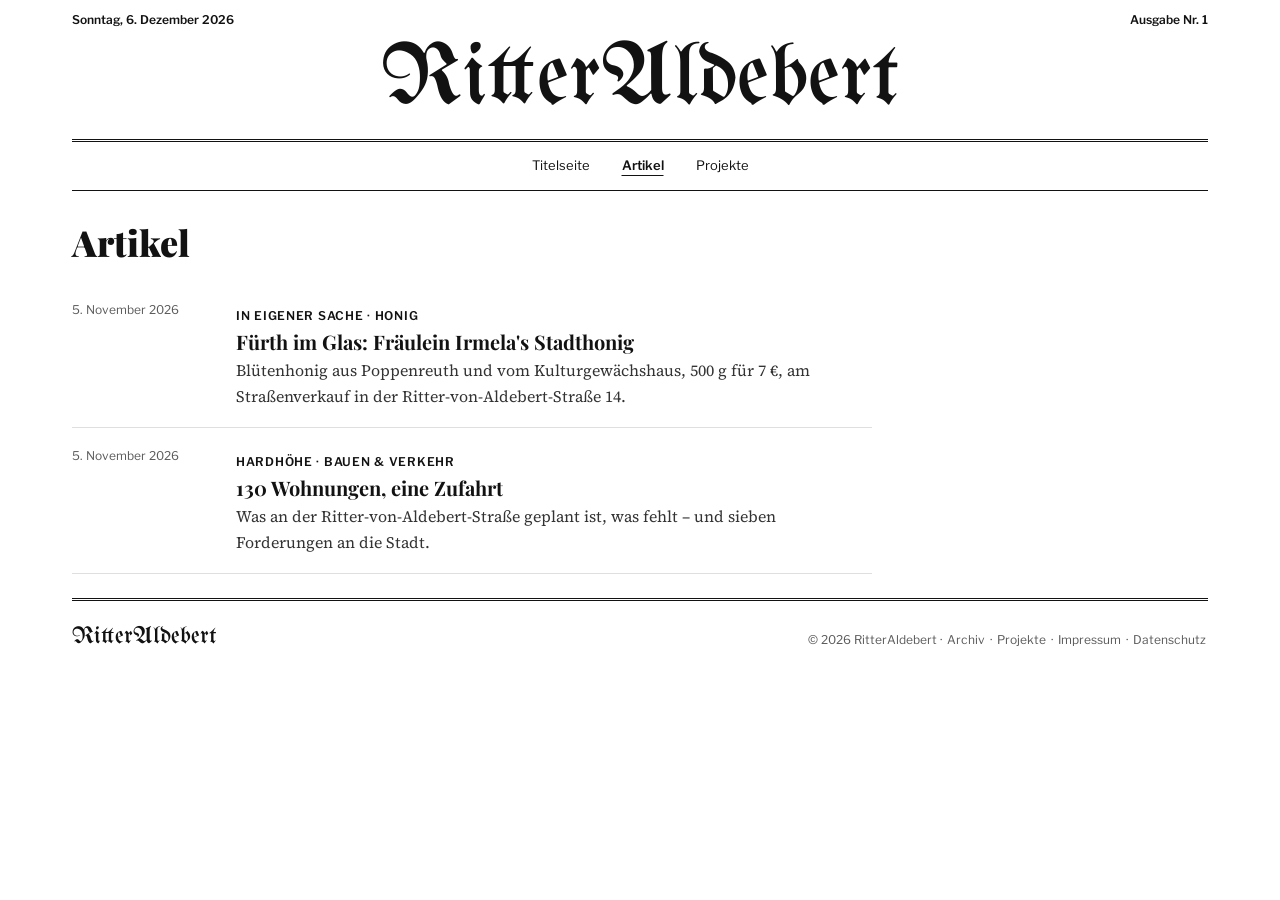
==== artikel/index.html @ 5fd56812 "Erste Version der Homepage RitterAldebert Zeitungs-Layout (reines HTML/CSS), Artikel zur Bebauung Ri" ====
<!doctype html>
<html lang="de">
<head>
  <meta charset="utf-8">
  <meta name="viewport" content="width=device-width, initial-scale=1">
  <title>Artikel – RitterAldebert</title>
  <meta name="description" content="Alle Artikel von RitterAldebert, neueste zuerst.">
  <link rel="stylesheet" href="../assets/css/fonts.css">
  <link rel="stylesheet" href="../assets/css/style.css">
</head>
<body>
  <header class="wrap">
    <div class="topline"><span id="heute"></span><span>Ausgabe Nr. 1</span></div>
    <div class="masthead"><a href="../index.html">RitterAldebert</a></div>
  </header>
  <nav class="sections wrap" aria-label="Rubriken">
    <ul>
      <li><a href="../index.html">Titelseite</a></li>
      <li><a href="index.html" aria-current="page">Artikel</a></li>
      <li><a href="../projekte/index.html">Projekte</a></li>
    </ul>
  </nav>

  <main class="wrap">
    <h1 class="page-title">Artikel</h1>
    <!-- Neue Artikel OBEN einfügen -->
    <ul class="archive">
      <li>
        <time class="meta" datetime="2026-11-05">5. November 2026</time>
        <div>
          <span class="kicker">In eigener Sache · Honig</span>
          <h3><a href="fraeulein-irmelas-stadthonig.html">Fürth im Glas: Fräulein Irmela's Stadthonig</a></h3>
          <p>Blütenhonig aus Poppenreuth und vom Kulturgewächshaus, 500 g für 7 €, am Straßenverkauf in der Ritter-von-Aldebert-Straße 14.</p>
        </div>
      </li>
      <li>
        <time class="meta" datetime="2026-11-05">5. November 2026</time>
        <div>
          <span class="kicker">Hardhöhe · Bauen &amp; Verkehr</span>
          <h3><a href="ritter-von-aldebert-strasse-verkehr.html">130 Wohnungen, eine Zufahrt</a></h3>
          <p>Was an der Ritter-von-Aldebert-Straße geplant ist, was fehlt – und sieben Forderungen an die Stadt.</p>
        </div>
      </li>
    </ul>
  </main>

  <footer class="wrap">
    <div class="footer"><span class="mark">RitterAldebert</span><span>© 2026 RitterAldebert<span class="sep" aria-hidden="true"> · </span><a href="index.html">Archiv</a><span class="sep" aria-hidden="true"> · </span><a href="../projekte/index.html">Projekte</a><span class="sep" aria-hidden="true"> · </span><a href="../impressum.html">Impressum</a><span class="sep" aria-hidden="true"> · </span><a href="../datenschutz.html">Datenschutz</a></span></div>
  </footer>
  <script src="../assets/js/datum.js"></script>
</body>
</html>
---- assets/css/fonts.css ----
/* Lokal eingebundene Schriften (SIL Open Font License 1.1) – keine Verbindung zu Google.
   Quelle: Google Fonts, heruntergeladen 05.11.2026. Lizenztexte: assets/fonts/LIZENZ.txt */

@font-face {
  font-family: 'Libre Franklin';
  font-style: normal;
  font-weight: 400;
  font-display: swap;
  src: url('../fonts/libre-franklin-normal-400-latin-ext.woff2') format('woff2');
  unicode-range: U+0100-02BA, U+02BD-02C5, U+02C7-02CC, U+02CE-02D7, U+02DD-02FF, U+0304, U+0308, U+0329, U+1D00-1DBF, U+1E00-1E9F, U+1EF2-1EFF, U+2020, U+20A0-20AB, U+20AD-20C4, U+2113, U+2C60-2C7F, U+A720-A7FF;
}

@font-face {
  font-family: 'Libre Franklin';
  font-style: normal;
  font-weight: 400;
  font-display: swap;
  src: url('../fonts/libre-franklin-normal-400-latin.woff2') format('woff2');
  unicode-range: U+0000-00FF, U+0131, U+0152-0153, U+02BB-02BC, U+02C6, U+02DA, U+02DC, U+0304, U+0308, U+0329, U+2000-206F, U+20AC, U+2122, U+2191, U+2193, U+2212, U+2215, U+FEFF, U+FFFD;
}

@font-face {
  font-family: 'Libre Franklin';
  font-style: normal;
  font-weight: 600;
  font-display: swap;
  src: url('../fonts/libre-franklin-normal-400-latin-ext.woff2') format('woff2');
  unicode-range: U+0100-02BA, U+02BD-02C5, U+02C7-02CC, U+02CE-02D7, U+02DD-02FF, U+0304, U+0308, U+0329, U+1D00-1DBF, U+1E00-1E9F, U+1EF2-1EFF, U+2020, U+20A0-20AB, U+20AD-20C4, U+2113, U+2C60-2C7F, U+A720-A7FF;
}

@font-face {
  font-family: 'Libre Franklin';
  font-style: normal;
  font-weight: 600;
  font-display: swap;
  src: url('../fonts/libre-franklin-normal-400-latin.woff2') format('woff2');
  unicode-range: U+0000-00FF, U+0131, U+0152-0153, U+02BB-02BC, U+02C6, U+02DA, U+02DC, U+0304, U+0308, U+0329, U+2000-206F, U+20AC, U+2122, U+2191, U+2193, U+2212, U+2215, U+FEFF, U+FFFD;
}

@font-face {
  font-family: 'Playfair Display';
  font-style: normal;
  font-weight: 700;
  font-display: swap;
  src: url('../fonts/playfair-display-normal-700-latin-ext.woff2') format('woff2');
  unicode-range: U+0100-02BA, U+02BD-02C5, U+02C7-02CC, U+02CE-02D7, U+02DD-02FF, U+0304, U+0308, U+0329, U+1D00-1DBF, U+1E00-1E9F, U+1EF2-1EFF, U+2020, U+20A0-20AB, U+20AD-20C4, U+2113, U+2C60-2C7F, U+A720-A7FF;
}

@font-face {
  font-family: 'Playfair Display';
  font-style: normal;
  font-weight: 700;
  font-display: swap;
  src: url('../fonts/playfair-display-normal-700-latin.woff2') format('woff2');
  unicode-range: U+0000-00FF, U+0131, U+0152-0153, U+02BB-02BC, U+02C6, U+02DA, U+02DC, U+0304, U+0308, U+0329, U+2000-206F, U+20AC, U+2122, U+2191, U+2193, U+2212, U+2215, U+FEFF, U+FFFD;
}

@font-face {
  font-family: 'Playfair Display';
  font-style: normal;
  font-weight: 900;
  font-display: swap;
  src: url('../fonts/playfair-display-normal-700-latin-ext.woff2') format('woff2');
  unicode-range: U+0100-02BA, U+02BD-02C5, U+02C7-02CC, U+02CE-02D7, U+02DD-02FF, U+0304, U+0308, U+0329, U+1D00-1DBF, U+1E00-1E9F, U+1EF2-1EFF, U+2020, U+20A0-20AB, U+20AD-20C4, U+2113, U+2C60-2C7F, U+A720-A7FF;
}

@font-face {
  font-family: 'Playfair Display';
  font-style: normal;
  font-weight: 900;
  font-display: swap;
  src: url('../fonts/playfair-display-normal-700-latin.woff2') format('woff2');
  unicode-range: U+0000-00FF, U+0131, U+0152-0153, U+02BB-02BC, U+02C6, U+02DA, U+02DC, U+0304, U+0308, U+0329, U+2000-206F, U+20AC, U+2122, U+2191, U+2193, U+2212, U+2215, U+FEFF, U+FFFD;
}

@font-face {
  font-family: 'Source Serif 4';
  font-style: italic;
  font-weight: 400;
  font-display: swap;
  src: url('../fonts/source-serif-4-italic-400-latin-ext.woff2') format('woff2');
  unicode-range: U+0100-02BA, U+02BD-02C5, U+02C7-02CC, U+02CE-02D7, U+02DD-02FF, U+0304, U+0308, U+0329, U+1D00-1DBF, U+1E00-1E9F, U+1EF2-1EFF, U+2020, U+20A0-20AB, U+20AD-20C4, U+2113, U+2C60-2C7F, U+A720-A7FF;
}

@font-face {
  font-family: 'Source Serif 4';
  font-style: italic;
  font-weight: 400;
  font-display: swap;
  src: url('../fonts/source-serif-4-italic-400-latin.woff2') format('woff2');
  unicode-range: U+0000-00FF, U+0131, U+0152-0153, U+02BB-02BC, U+02C6, U+02DA, U+02DC, U+0304, U+0308, U+0329, U+2000-206F, U+20AC, U+2122, U+2191, U+2193, U+2212, U+2215, U+FEFF, U+FFFD;
}

@font-face {
  font-family: 'Source Serif 4';
  font-style: normal;
  font-weight: 400;
  font-display: swap;
  src: url('../fonts/source-serif-4-normal-400-latin-ext.woff2') format('woff2');
  unicode-range: U+0100-02BA, U+02BD-02C5, U+02C7-02CC, U+02CE-02D7, U+02DD-02FF, U+0304, U+0308, U+0329, U+1D00-1DBF, U+1E00-1E9F, U+1EF2-1EFF, U+2020, U+20A0-20AB, U+20AD-20C4, U+2113, U+2C60-2C7F, U+A720-A7FF;
}

@font-face {
  font-family: 'Source Serif 4';
  font-style: normal;
  font-weight: 400;
  font-display: swap;
  src: url('../fonts/source-serif-4-normal-400-latin.woff2') format('woff2');
  unicode-range: U+0000-00FF, U+0131, U+0152-0153, U+02BB-02BC, U+02C6, U+02DA, U+02DC, U+0304, U+0308, U+0329, U+2000-206F, U+20AC, U+2122, U+2191, U+2193, U+2212, U+2215, U+FEFF, U+FFFD;
}

@font-face {
  font-family: 'Source Serif 4';
  font-style: normal;
  font-weight: 600;
  font-display: swap;
  src: url('../fonts/source-serif-4-normal-400-latin-ext.woff2') format('woff2');
  unicode-range: U+0100-02BA, U+02BD-02C5, U+02C7-02CC, U+02CE-02D7, U+02DD-02FF, U+0304, U+0308, U+0329, U+1D00-1DBF, U+1E00-1E9F, U+1EF2-1EFF, U+2020, U+20A0-20AB, U+20AD-20C4, U+2113, U+2C60-2C7F, U+A720-A7FF;
}

@font-face {
  font-family: 'Source Serif 4';
  font-style: normal;
  font-weight: 600;
  font-display: swap;
  src: url('../fonts/source-serif-4-normal-400-latin.woff2') format('woff2');
  unicode-range: U+0000-00FF, U+0131, U+0152-0153, U+02BB-02BC, U+02C6, U+02DA, U+02DC, U+0304, U+0308, U+0329, U+2000-206F, U+20AC, U+2122, U+2191, U+2193, U+2212, U+2215, U+FEFF, U+FFFD;
}

@font-face {
  font-family: 'UnifrakturMaguntia';
  font-style: normal;
  font-weight: 400;
  font-display: swap;
  src: url('../fonts/unifrakturmaguntia-normal-400-latin.woff2') format('woff2');
  unicode-range: U+0000-00FF, U+0131, U+0152-0153, U+02BB-02BC, U+02C6, U+02DA, U+02DC, U+0304, U+0308, U+0329, U+2000-206F, U+20AC, U+2122, U+2191, U+2193, U+2212, U+2215, U+FEFF, U+FFFD;
}
---- assets/css/style.css ----
/* RitterAldebert – einziges Stylesheet. Werte siehe docs/design.md */
:root {
  --ink: #121212;
  --paper: #ffffff;
  --muted: #5a5a5a;
  --rule: #dfdfdf;
  --link: #326891;
  --accent: #a8442a;   /* nur in Grafiken: „neu / geplant“ */
  --accent-soft: #f3e3dd;

  --font-masthead: "UnifrakturMaguntia", "Old English Text MT", serif;
  --font-headline: "Playfair Display", Georgia, serif;
  --font-body: "Source Serif 4", Georgia, serif;
  --font-meta: "Libre Franklin", "Helvetica Neue", Arial, sans-serif;

  --max: 1200px;
  --gutter: 16px;
}
@media (min-width: 760px) { :root { --gutter: 32px; } }

*, *::before, *::after { box-sizing: border-box; }
html { -webkit-text-size-adjust: 100%; }
body {
  margin: 0;
  background: var(--paper);
  color: var(--ink);
  font: 400 1.125rem/1.6 var(--font-body);
  text-rendering: optimizeLegibility;
}
img { max-width: 100%; height: auto; display: block; }
a { color: inherit; text-decoration: none; }
a:hover { text-decoration: underline; text-underline-offset: 3px; }
:focus-visible { outline: 2px solid var(--ink); outline-offset: 2px; }

.wrap { max-width: var(--max); margin: 0 auto; padding: 0 var(--gutter); }

/* ---------- Kopf ---------- */
.topline {
  display: flex; justify-content: space-between; gap: 1rem;
  font: 600 0.75rem/1 var(--font-meta);
  padding: 14px 0 0;
}
.topline span:last-child { text-align: right; }
.masthead {
  text-align: center;
  border-bottom: 3px double var(--ink);
  padding: 6px 0 10px;
}
.masthead a {
  font-family: var(--font-masthead);
  font-size: clamp(2.6rem, 8vw, 5.5rem);
  line-height: 1.1;
  font-weight: 400;
  text-decoration: none;
}
.sections {
  font: 400 0.8125rem/1 var(--font-meta);
}
.sections ul {
  border-bottom: 1px solid var(--ink);
  list-style: none; margin: 0; padding: 2px 0;
  display: flex; justify-content: center; flex-wrap: wrap; gap: 0 16px;
}
/* Tippfläche mind. 44 px hoch (Mobil) */
.sections a { display: inline-block; padding: 15px 8px; min-height: 44px; }
@media (max-width: 600px) { .sections { font-size: 0.9375rem; } }
.sections a[aria-current="page"] { font-weight: 600; text-decoration: underline; text-underline-offset: 5px; }

/* ---------- Meta-Elemente ---------- */
.kicker, .byline, figcaption, .meta {
  font-family: var(--font-meta);
  font-size: 0.75rem;
  color: var(--muted);
}
.kicker { text-transform: uppercase; letter-spacing: 0.06em; font-weight: 600; color: var(--ink); }
figure { margin: 0; }
figcaption { margin-top: 6px; line-height: 1.4; }

/* ---------- Startseite ---------- */
.front {
  display: grid;
  grid-template-columns: 1fr;
  gap: 0;
  padding: 24px 0;
}
@media (min-width: 760px) {
  .front { grid-template-columns: 2fr 1fr 1fr; }
  .front > .col + .col { border-left: 1px solid var(--rule); padding-left: 20px; }
  .front > .col:not(:last-child) { padding-right: 20px; }
}
.lead h2 {
  font: 900 clamp(1.8rem, 4vw, 2.75rem)/1.1 var(--font-headline);
  margin: 8px 0 10px;
}
.lead figure { margin: 14px 0 0; }
.summary { font-size: 1rem; line-height: 1.5; margin: 0 0 8px; color: #333; }

.teaser { padding: 0 0 16px; margin: 0 0 16px; border-bottom: 1px solid var(--rule); }
.teaser:last-child { border-bottom: 0; }
.teaser h3 { font: 700 1.25rem/1.2 var(--font-headline); margin: 6px 0 6px; }
.front > .col + .col { padding-top: 24px; }
@media (min-width: 760px) { .front > .col + .col { padding-top: 0; } }
.front > .col + .col { border-top: 1px solid var(--rule); }
@media (min-width: 760px) { .front > .col + .col { border-top: 0; } }

.section-head {
  font: 700 1.125rem/1 var(--font-headline);
  border-top: 2px solid var(--ink);
  padding-top: 10px; margin: 8px 0 18px;
}
.section-head a:hover { text-decoration: underline; }

/* ---------- Galerie ---------- */
.gallery {
  display: grid;
  grid-template-columns: repeat(auto-fill, minmax(260px, 1fr));
  gap: 28px 24px;
  padding-bottom: 32px;
}
.gallery img { aspect-ratio: 4 / 3; object-fit: cover; width: 100%; background: var(--rule); }
.gallery h3 { font: 700 1.125rem/1.25 var(--font-headline); margin: 10px 0 4px; }

/* ---------- Artikel ---------- */
.article { max-width: 640px; margin: 0 auto; padding: 36px 0 48px; }
.article h1 {
  font: 900 clamp(2rem, 5vw, 3rem)/1.1 var(--font-headline);
  margin: 10px 0 12px;
}
.article .dek { font-style: italic; font-size: 1.25rem; line-height: 1.45; color: #333; margin: 0 0 18px; }
.article .byline { border-top: 1px solid var(--rule); border-bottom: 1px solid var(--rule); padding: 10px 0; margin-bottom: 24px; }
.article figure.wide { margin: 0 0 28px; }
@media (min-width: 1000px) { .article figure.wide { margin-left: -120px; margin-right: -120px; } }
.article .body p { margin: 0 0 1.2em; }
.article .body a { color: var(--link); text-decoration: underline; text-underline-offset: 2px; }
.article .body h2 { font: 700 1.5rem/1.25 var(--font-headline); margin: 1.8em 0 0.6em; }
.article .body blockquote {
  margin: 1.6em 0; padding: 0 0 0 20px; border-left: 3px solid var(--ink);
  font: italic 400 1.375rem/1.4 var(--font-headline);
}
.article .body figure { margin: 1.6em 0 1.8em; }
.article .body figure > img { max-height: 620px; width: auto; max-width: 100%; margin: 0 auto; }
img.crop-43 { aspect-ratio: 4 / 3; object-fit: cover; object-position: center 40%; width: 100%; }
.article .body ol, .article .body ul { padding-left: 1.4em; margin: 0 0 1.4em; }
.article .body li { margin: 0 0 0.7em; }
.article .body ol.demands li::marker { font: 700 1.1em var(--font-headline); }
.article .body ul.sources { font-size: 0.95rem; }
.factbox {
  border-top: 2px solid var(--ink); border-bottom: 1px solid var(--rule);
  padding: 14px 0 4px; margin: 1.6em 0;
  font-size: 1rem;
}
.factbox p { margin: 0 0 0.8em; }
.article .body blockquote.letter {
  font: 400 1rem/1.6 var(--font-body);
  border-left: 1px solid var(--rule);
}
.article .body blockquote.letter p { margin: 0 0 0.9em; }
.article .body > p:first-of-type::first-letter {
  float: left;
  font: 900 4.2em/0.8 var(--font-headline);
  padding: 6px 8px 0 0;
}

/* ---------- Grafiken ---------- */
.graphic { margin: 1.8em 0 2em; }
.article .body .graphic .g-title { font: 700 1.125rem/1.25 var(--font-headline); margin: 0 0 2px; }
.article .body .graphic .g-sub { font: 400 0.8125rem/1.4 var(--font-meta); color: var(--muted); margin: 0 0 12px; }
.article .body .graphic .paths p { margin: 0 0 4px; }
.graphic svg, .graphic img { width: 100%; height: auto; display: block; }
.graphic svg text { font-family: var(--font-meta); }
/* Querschnitt: auf schmalen Bildschirmen größere Schrift, Nebensachen ausblenden */
@media (max-width: 600px) {
  .qs .t-s { font-size: 20px; }
  .qs .t-m { font-size: 22px; }
  .qs .t-hide { display: none; }
}
.graphic figcaption { border-top: 1px solid var(--rule); padding-top: 6px; }

/* Kennzahlen */
.stats { display: grid; grid-template-columns: 1fr; gap: 0; border-top: 2px solid var(--ink); }
@media (min-width: 560px) { .stats { grid-template-columns: repeat(3, 1fr); } }
.stat { padding: 12px 14px 14px 0; border-bottom: 1px solid var(--rule); }
@media (min-width: 560px) { .stat + .stat { border-left: 1px solid var(--rule); padding-left: 14px; } }
.stat .num { font: 900 2.1rem/1 var(--font-headline); color: var(--accent); display: block; margin: 6px 0 4px; }
.stat .lbl { display: block; font: 400 0.8125rem/1.35 var(--font-meta); color: var(--ink); }
.stat .lbl em { color: var(--muted); font-style: normal; }
.range { margin: 14px 0 0; font-family: var(--font-meta); font-size: 0.75rem; color: var(--muted); }
.range .track { position: relative; height: 14px; background: #eeeeec; margin: 6px 0 4px; }
.range .band { position: absolute; top: 0; bottom: 0; left: 50%; width: 41.7%; background: var(--accent); opacity: .85; }
.range .scale { display: flex; justify-content: space-between; }

/* Verfahrensablauf */
.process { list-style: none; margin: 0; padding: 0; font-family: var(--font-meta); font-size: 0.875rem; }
.process > li { position: relative; padding: 0 0 18px 28px; margin: 0; border-left: 2px solid var(--rule); margin-left: 7px; }
.process > li:last-child { border-left-color: transparent; padding-bottom: 0; }
.process > li::before { content: ""; position: absolute; left: -8px; top: 2px; width: 14px; height: 14px; border-radius: 50%; background: var(--paper); border: 2px solid var(--ink); }
.process > li.done::before { background: var(--ink); }
.process > li.now::before { background: var(--accent); border-color: var(--accent); box-shadow: 0 0 0 4px var(--accent-soft); }
.process .when { display: block; font-size: 0.75rem; color: var(--muted); text-transform: uppercase; letter-spacing: .05em; }
.process .now-tag { display: inline-block; background: var(--accent); color: #fff; font-size: 0.6875rem; font-weight: 600; letter-spacing: .06em; padding: 1px 6px; margin-left: 6px; vertical-align: 2px; }
.process strong { font-weight: 600; }
.paths { display: grid; grid-template-columns: 1fr; gap: 12px; margin-top: 10px; }
@media (min-width: 560px) { .paths { grid-template-columns: 1fr 1fr; } }
.paths > div { border-top: 2px solid var(--ink); padding-top: 8px; }
.paths h4 { font: 700 0.95rem/1.3 var(--font-headline); margin: 0 0 4px; }
.paths p { margin: 0 0 4px; font-size: 0.8125rem; line-height: 1.45; }
.paths .pro { color: var(--muted); }

.article.no-dropcap .body > p:first-of-type::first-letter { float: none; font: inherit; padding: 0; }

/* Teilen-Leiste */
.share { display: flex; flex-wrap: wrap; align-items: center; gap: 8px; margin: 0 0 24px; font-family: var(--font-meta); }
.share:empty { display: none; }
.share-label { font-size: 0.75rem; font-weight: 600; text-transform: uppercase; letter-spacing: .06em; margin-right: 4px; }
.share-btn {
  display: inline-flex; align-items: center; min-height: 44px; padding: 0 14px;
  border: 1px solid var(--ink); background: var(--paper); color: var(--ink);
  font: 600 0.8125rem/1 var(--font-meta); text-decoration: none; cursor: pointer; border-radius: 0;
}
.share-btn:hover { background: var(--ink); color: var(--paper); text-decoration: none; }
.share-main { background: var(--ink); color: var(--paper); }
.share-end { border-top: 1px solid var(--rule); padding-top: 16px; margin-top: 28px; }

/* Archivliste */
.archive { list-style: none; padding: 0; margin: 0; max-width: 800px; }
.archive li { display: grid; grid-template-columns: 1fr; gap: 4px; padding: 18px 0; border-bottom: 1px solid var(--rule); }
@media (min-width: 760px) { .archive li { grid-template-columns: 140px 1fr; gap: 24px; } }
.archive h3 { font: 700 1.25rem/1.25 var(--font-headline); margin: 0 0 4px; }
.archive p { margin: 0; font-size: 1rem; color: #333; }

.page-title { font: 900 2.25rem/1.1 var(--font-headline); margin: 32px 0 20px; }

/* ---------- Fuß ---------- */
.footer {
  border-top: 3px double var(--ink);
  margin-top: 24px;
  padding: 18px 0 40px;
  font: 400 0.75rem/1.5 var(--font-meta);
  color: var(--muted);
  display: flex; flex-wrap: wrap; justify-content: space-between; gap: 8px;
}
.footer a { display: inline-block; padding: 12px 2px; }
@media (max-width: 600px) {
  .footer { flex-direction: column; gap: 4px; font-size: 0.875rem; }
  .footer > span:last-child { display: flex; flex-wrap: wrap; align-items: center; gap: 0 18px; }
  .footer .sep { display: none; }
}
.footer .mark { font-family: var(--font-masthead); font-size: 1.5rem; color: var(--ink); }
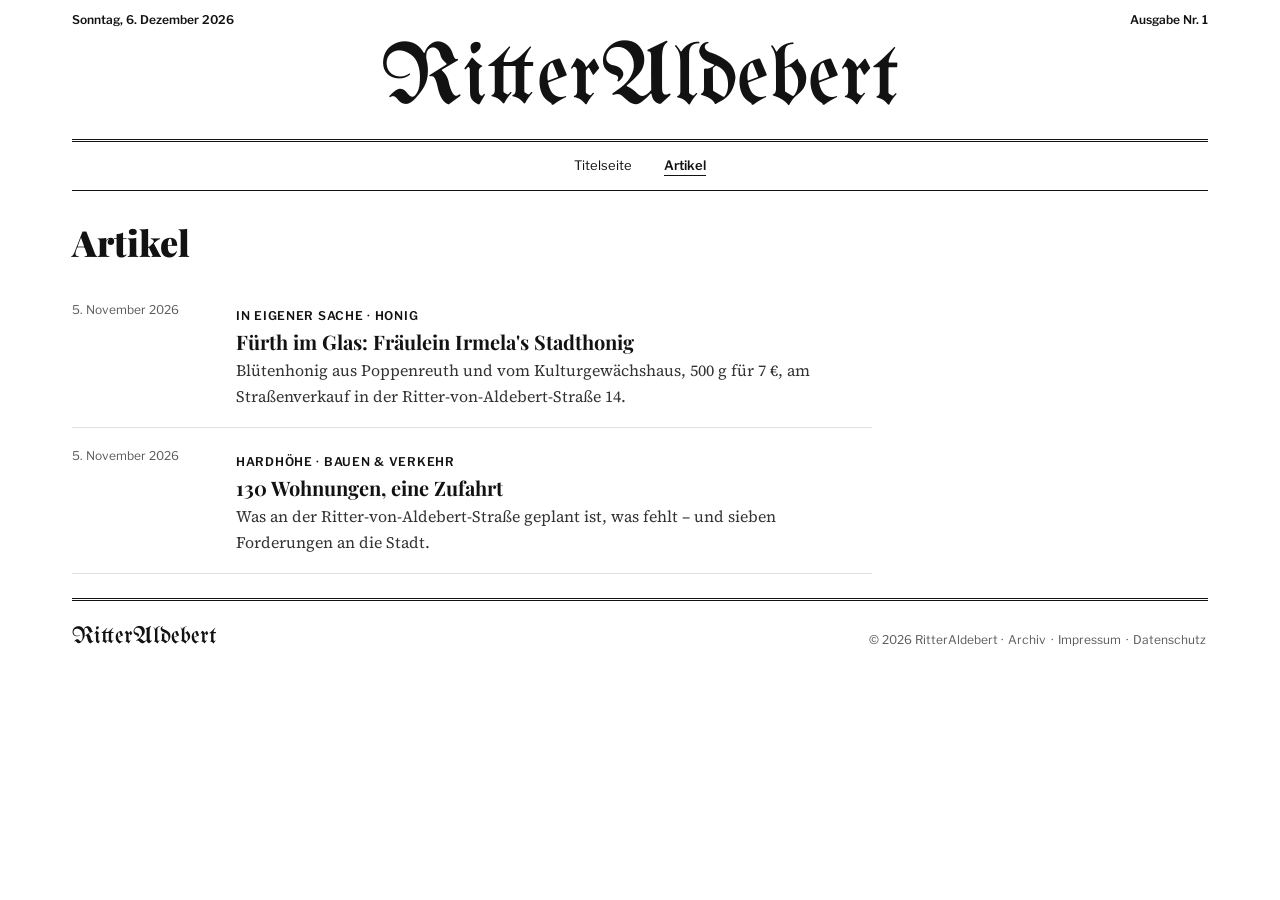
==== commit e002d9db: "Beispielprojekt und Platzhalter entfernt, Rubrik Projekte ausgeblendet Projekte-Galerie, Beispielpro" ====
--- a/artikel/index.html
+++ b/artikel/index.html
@@ -17,7 +17,6 @@
     <ul>
       <li><a href="../index.html">Titelseite</a></li>
       <li><a href="index.html" aria-current="page">Artikel</a></li>
-      <li><a href="../projekte/index.html">Projekte</a></li>
     </ul>
   </nav>
 
@@ -45,7 +44,7 @@
   </main>
 
   <footer class="wrap">
-    <div class="footer"><span class="mark">RitterAldebert</span><span>© 2026 RitterAldebert<span class="sep" aria-hidden="true"> · </span><a href="index.html">Archiv</a><span class="sep" aria-hidden="true"> · </span><a href="../projekte/index.html">Projekte</a><span class="sep" aria-hidden="true"> · </span><a href="../impressum.html">Impressum</a><span class="sep" aria-hidden="true"> · </span><a href="../datenschutz.html">Datenschutz</a></span></div>
+    <div class="footer"><span class="mark">RitterAldebert</span><span>© 2026 RitterAldebert<span class="sep" aria-hidden="true"> · </span><a href="index.html">Archiv</a><span class="sep" aria-hidden="true"> · </span><a href="../impressum.html">Impressum</a><span class="sep" aria-hidden="true"> · </span><a href="../datenschutz.html">Datenschutz</a></span></div>
   </footer>
   <script src="../assets/js/datum.js"></script>
 </body>
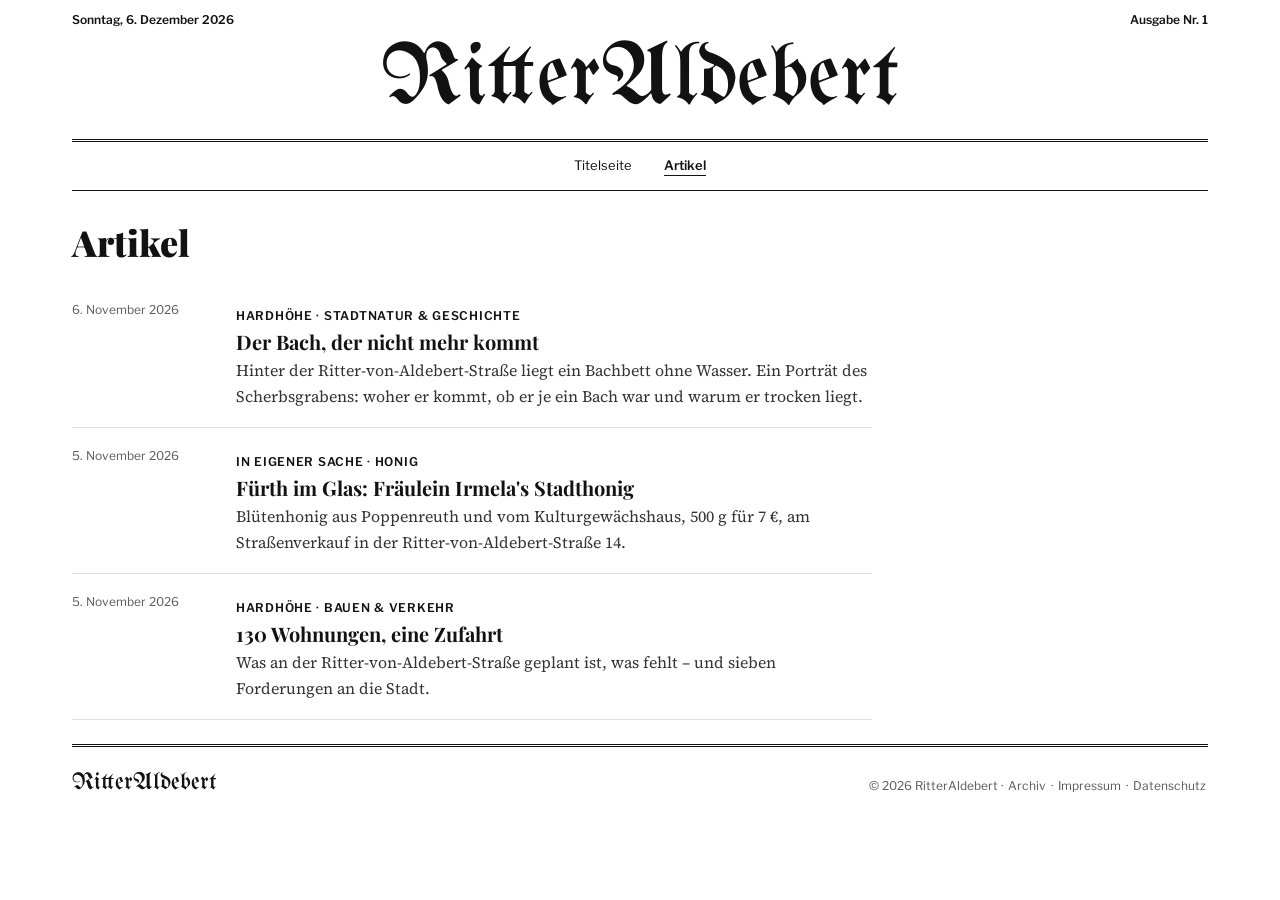
==== commit 0ff4c7d8: "Neuer Artikel: Der Bach, der nicht mehr kommt (Scherbsgraben) Porträt des Scherbsgrabens mit Fokus a" ====
--- a/artikel/index.html
+++ b/artikel/index.html
@@ -25,6 +25,14 @@
     <!-- Neue Artikel OBEN einfügen -->
     <ul class="archive">
       <li>
+        <time class="meta" datetime="2026-11-06">6. November 2026</time>
+        <div>
+          <span class="kicker">Hardhöhe · Stadtnatur &amp; Geschichte</span>
+          <h3><a href="scherbsgraben.html">Der Bach, der nicht mehr kommt</a></h3>
+          <p>Hinter der Ritter-von-Aldebert-Straße liegt ein Bachbett ohne Wasser. Ein Porträt des Scherbsgrabens: woher er kommt, ob er je ein Bach war und warum er trocken liegt.</p>
+        </div>
+      </li>
+      <li>
         <time class="meta" datetime="2026-11-05">5. November 2026</time>
         <div>
           <span class="kicker">In eigener Sache · Honig</span>
--- a/assets/css/style.css
+++ b/assets/css/style.css
@@ -139,6 +139,9 @@
 }
 .article .body figure { margin: 1.6em 0 1.8em; }
 .article .body figure > img { max-height: 620px; width: auto; max-width: 100%; margin: 0 auto; }
+.photo-pair { display: grid; grid-template-columns: 1fr; gap: 14px; margin: 1.6em 0 1.8em; }
+@media (min-width: 560px) { .photo-pair { grid-template-columns: 1fr 1fr; } }
+.article .body .photo-pair figure { margin: 0; }
 img.crop-43 { aspect-ratio: 4 / 3; object-fit: cover; object-position: center 40%; width: 100%; }
 .article .body ol, .article .body ul { padding-left: 1.4em; margin: 0 0 1.4em; }
 .article .body li { margin: 0 0 0.7em; }
@@ -179,6 +182,7 @@
 /* Kennzahlen */
 .stats { display: grid; grid-template-columns: 1fr; gap: 0; border-top: 2px solid var(--ink); }
 @media (min-width: 560px) { .stats { grid-template-columns: repeat(3, 1fr); } }
+@media (min-width: 560px) { .stats.four { grid-template-columns: repeat(2, 1fr); } .stats.four .stat:nth-child(3) { border-left: 0; padding-left: 0; } }
 .stat { padding: 12px 14px 14px 0; border-bottom: 1px solid var(--rule); }
 @media (min-width: 560px) { .stat + .stat { border-left: 1px solid var(--rule); padding-left: 14px; } }
 .stat .num { font: 900 2.1rem/1 var(--font-headline); color: var(--accent); display: block; margin: 6px 0 4px; }
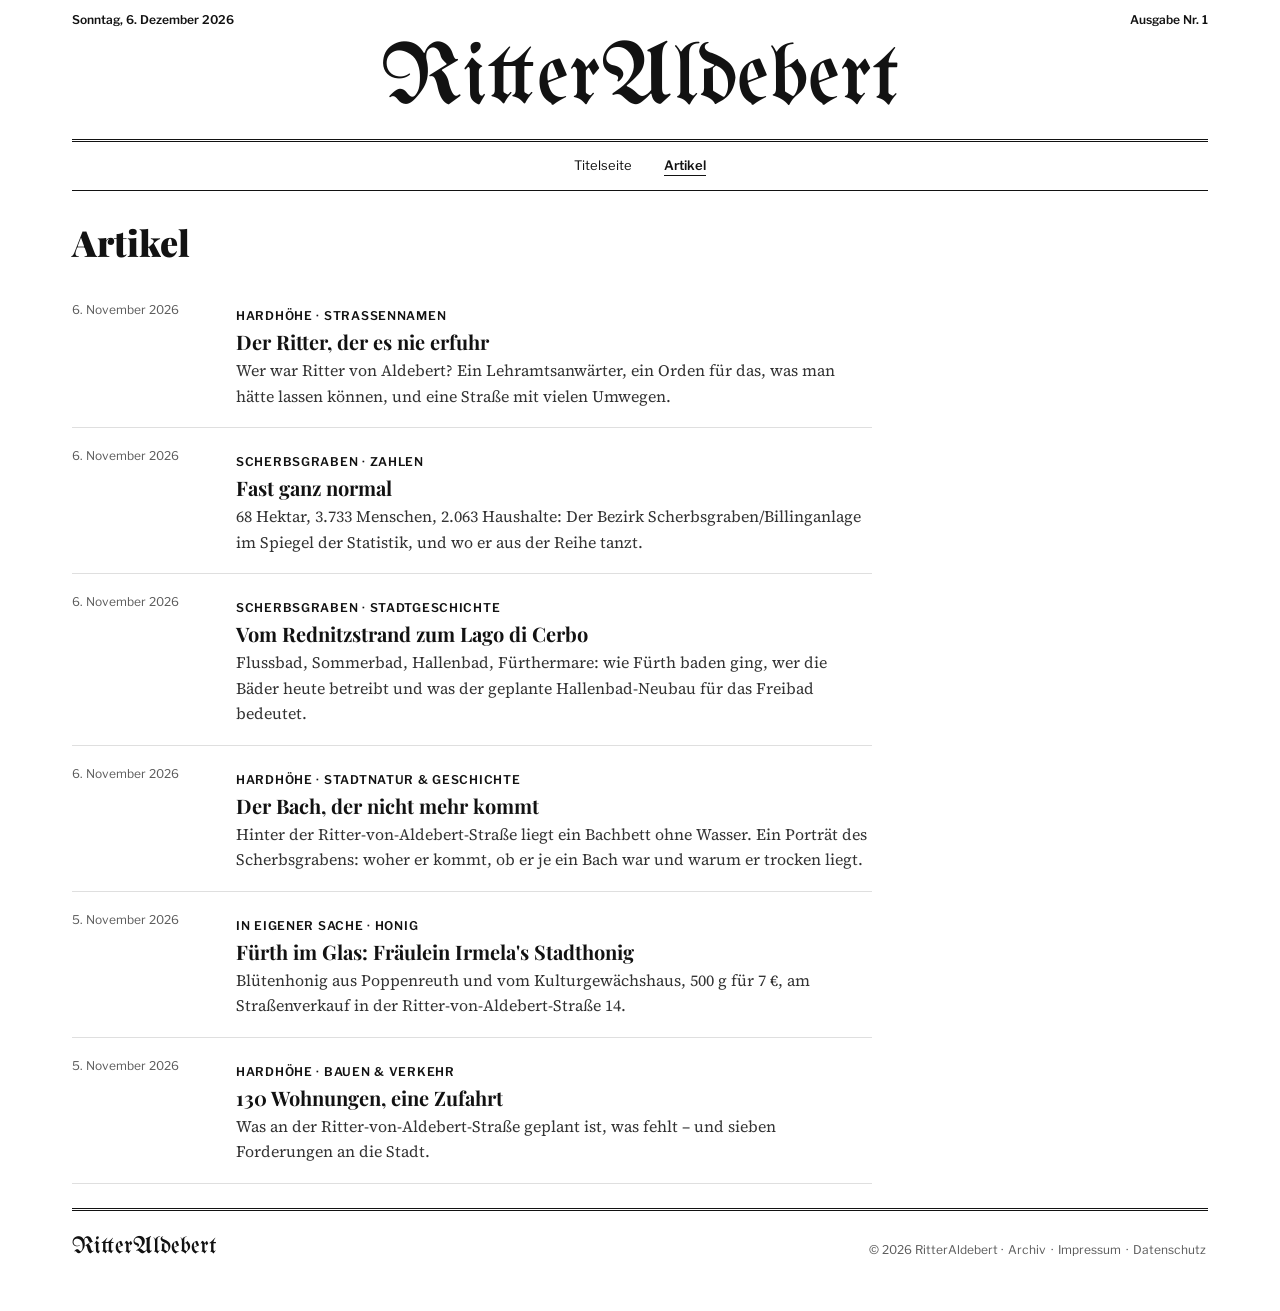
==== commit f5a62da8: "Drei neue Artikel: Bäder am Scherbsgraben, Scherbsgraben in Zahlen, Ritter von Aldebert Mit Recherch" ====
--- a/artikel/index.html
+++ b/artikel/index.html
@@ -24,6 +24,30 @@
     <h1 class="page-title">Artikel</h1>
     <!-- Neue Artikel OBEN einfügen -->
     <ul class="archive">
+      <li>
+        <time class="meta" datetime="2026-11-06">6. November 2026</time>
+        <div>
+          <span class="kicker">Hardhöhe · Straßennamen</span>
+          <h3><a href="ritter-von-aldebert.html">Der Ritter, der es nie erfuhr</a></h3>
+          <p>Wer war Ritter von Aldebert? Ein Lehramtsanwärter, ein Orden für das, was man hätte lassen können, und eine Straße mit vielen Umwegen.</p>
+        </div>
+      </li>
+      <li>
+        <time class="meta" datetime="2026-11-06">6. November 2026</time>
+        <div>
+          <span class="kicker">Scherbsgraben · Zahlen</span>
+          <h3><a href="scherbsgraben-in-zahlen.html">Fast ganz normal</a></h3>
+          <p>68 Hektar, 3.733 Menschen, 2.063 Haushalte: Der Bezirk Scherbsgraben/Billinganlage im Spiegel der Statistik, und wo er aus der Reihe tanzt.</p>
+        </div>
+      </li>
+      <li>
+        <time class="meta" datetime="2026-11-06">6. November 2026</time>
+        <div>
+          <span class="kicker">Scherbsgraben · Stadtgeschichte</span>
+          <h3><a href="baeder-scherbsgraben.html">Vom Rednitzstrand zum Lago di Cerbo</a></h3>
+          <p>Flussbad, Sommerbad, Hallenbad, Fürthermare: wie Fürth baden ging, wer die Bäder heute betreibt und was der geplante Hallenbad-Neubau für das Freibad bedeutet.</p>
+        </div>
+      </li>
       <li>
         <time class="meta" datetime="2026-11-06">6. November 2026</time>
         <div>
